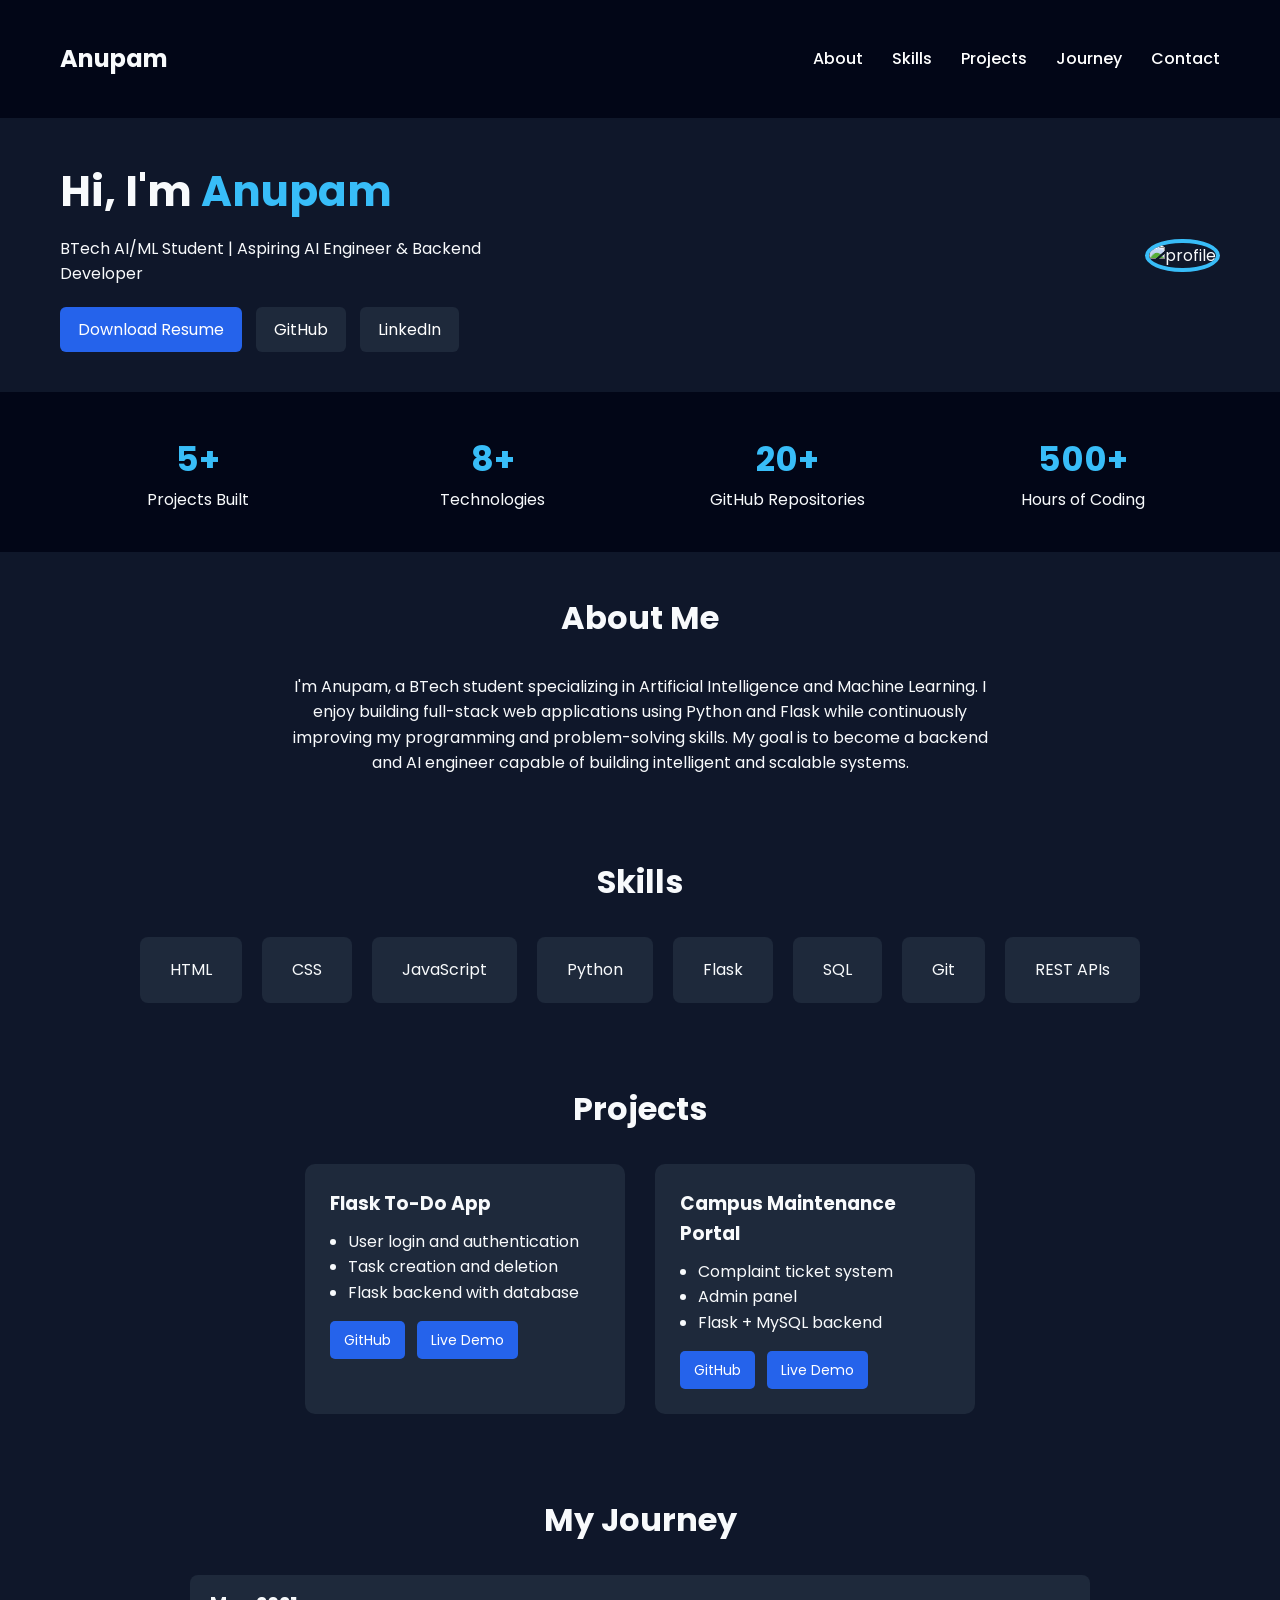
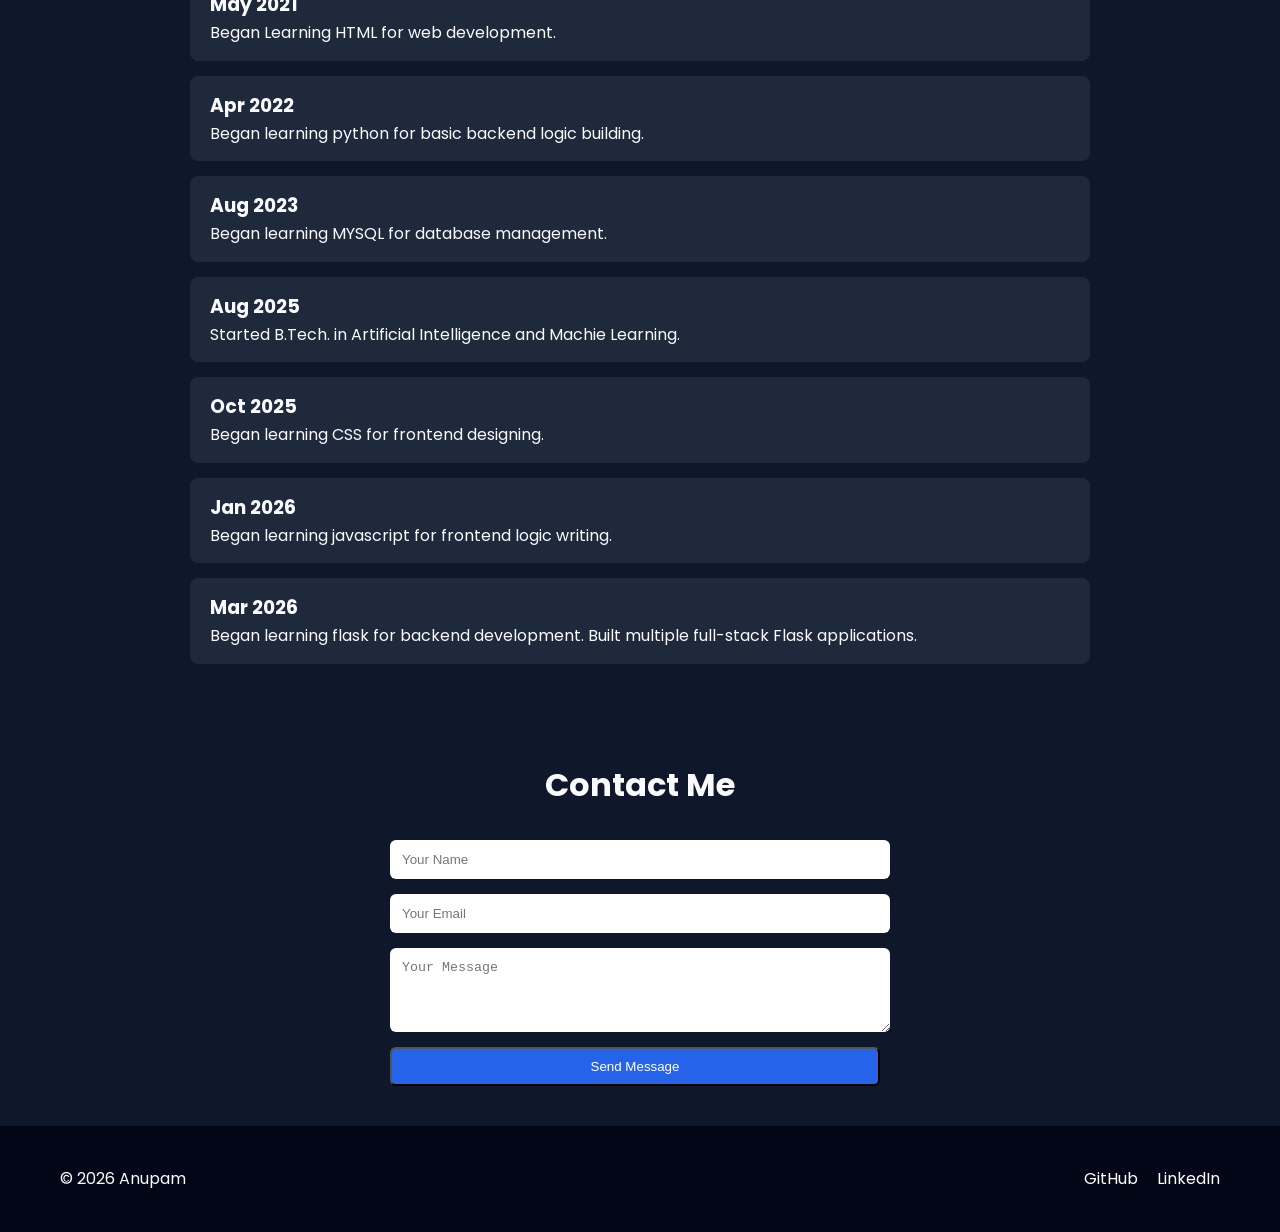
==== index.html @ 30da836d "Renamed html file from profile_page to index." ====
<!DOCTYPE html>
<html lang="en">

<head>

    <meta charset="UTF-8">
    <meta name="viewport" content="width=device-width, initial-scale=1.0">
    <title>Anupam Portfolio</title>

    <link rel="stylesheet" href="style.css">

    <link href="https://fonts.googleapis.com/css2?family=Poppins:wght@300;400;600;700&display=swap" rel="stylesheet">

</head>

<body>

<header>

    <div class="container header-container">

        <h2 class="logo">Anupam</h2>

        <nav>
            <a href="#about">About</a>
            <a href="#skills">Skills</a>
            <a href="#projects">Projects</a>
            <a href="#journey">Journey</a>
            <a href="#contact">Contact</a>
        </nav>

    </div>

</header>


<!-- HERO -->

<section class="hero">

    <div class="container hero-container">

        <div class="hero-text">

            <h1>
                Hi, I'm <span class="highlight">Anupam</span>
            </h1>

            <p>
                BTech AI/ML Student | Aspiring AI Engineer & Backend Developer
            </p>

            <div class="hero-buttons">

                <a href="resume.pdf" class="btn">Download Resume</a>

                <a href="https://github.com/anupam311" target="_blank" class="btn secondary">
                    GitHub
                </a>

                <a href="https://www.linkedin.com/in/anupam-chaudhary-358800387/" target="_blank" class="btn secondary">
                    LinkedIn
                </a>

            </div>

        </div>

        <div class="hero-image">

            <img src="https://avatars.githubusercontent.com/u/230934852?s=400&v=4" alt="profile">

        </div>

    </div>

</section>


<!-- STATS -->

<section class="stats">

    <div class="container stats-container">

        <div class="stat">
            <h3>5+</h3>
            <p>Projects Built</p>
        </div>

        <div class="stat">
            <h3>8+</h3>
            <p>Technologies</p>
        </div>

        <div class="stat">
            <h3>20+</h3>
            <p>GitHub Repositories</p>
        </div>

        <div class="stat">
            <h3>500+</h3>
            <p>Hours of Coding</p>
        </div>

    </div>

</section>


<!-- ABOUT -->

<section id="about" class="section">

    <div class="container">

        <h2>About Me</h2>

        <p class="about-text">
            I'm Anupam, a BTech student specializing in Artificial Intelligence and Machine Learning.
            I enjoy building full-stack web applications using Python and Flask while continuously
            improving my programming and problem-solving skills.

            My goal is to become a backend and AI engineer capable of building intelligent and scalable systems.
        </p>

    </div>

</section>


<!-- SKILLS -->

<section id="skills" class="section">

    <div class="container">

        <h2>Skills</h2>

        <div class="skills-container">

            <div class="card">HTML</div>
            <div class="card">CSS</div>
            <div class="card">JavaScript</div>
            <div class="card">Python</div>
            <div class="card">Flask</div>
            <div class="card">SQL</div>
            <div class="card">Git</div>
            <div class="card">REST APIs</div>

        </div>

    </div>

</section>


<!-- PROJECTS -->

<section id="projects" class="section">

    <div class="container">

        <h2>Projects</h2>

        <div class="projects-container">

            <div class="project-card">

                <h3>Flask To-Do App</h3>

                <ul>
                    <li>User login and authentication</li>
                    <li>Task creation and deletion</li>
                    <li>Flask backend with database</li>
                </ul>

                <div class="project-links">
                    <a href="https://github.com/anupam311/To_Do_Flask_App" target="_blank">GitHub</a>
                    <a href="https://to-do-flask-app-4vev.onrender.com/" target="_blank">Live Demo</a>
                </div>

            </div>


            <div class="project-card">

                <h3>Campus Maintenance Portal</h3>

                <ul>
                    <li>Complaint ticket system</li>
                    <li>Admin panel</li>
                    <li>Flask + MySQL backend</li>
                </ul>

                <div class="project-links">
                    <a href="https://github.com/anupam311/Campus-Maintenance-Portal" target="_blank">GitHub</a>
                    <a href="https://campus-maintenance-portal.onrender.com" target="_blank">Live Demo</a>
                </div>

            </div>

        </div>

    </div>

</section>


<!-- JOURNEY -->

<section id="journey" class="section">

    <div class="container">

        <h2>My Journey</h2>

        <div class="timeline">

            <div class="timeline-item">
                <h3>May 2021</h3>
                <p>Began Learning HTML for web development.</p>
            </div>

            <div class="timeline-item">
                <h3>Apr 2022</h3>
                <p>Began learning python for basic backend logic building.</p>
            </div>

            <div class="timeline-item">
                <h3>Aug 2023</h3>
                <p>Began learning MYSQL for database management.</p>
            </div>

            <div class="timeline-item">
                <h3>Aug 2025</h3>
                <p>Started B.Tech. in Artificial Intelligence and Machie Learning.</p>
            </div>

            <div class="timeline-item">
                <h3>Oct 2025</h3>
                <p>Began learning CSS for frontend designing.</p>
            </div>

            <div class="timeline-item">
                <h3>Jan 2026</h3>
                <p>Began learning javascript for frontend logic writing.</p>
            </div>

            <div class="timeline-item">
                <h3>Mar 2026</h3>
                <p>Began learning flask for backend development. Built multiple full-stack Flask applications.</p>
            </div>

        </div>

    </div>

</section>


<!-- CONTACT -->

<section id="contact" class="section">

    <div class="container">

        <h2>Contact Me</h2>

        <form id="contactForm">

            <input type="text" placeholder="Your Name" required>
            <input type="email" placeholder="Your Email" required>
            <textarea rows="4" placeholder="Your Message" required></textarea>

            <button class="btn" type="submit">
                Send Message
            </button>

        </form>

    </div>

</section>


<footer>

    <div class="container footer-container">

        <p>© 2026 Anupam</p>

        <div class="footer-links">

            <a href="https://github.com/anupam311">GitHub</a>
            <a href="https://www.linkedin.com/in/anupam-chaudhary-358800387/">LinkedIn</a>

        </div>

    </div>

</footer>


<script src="script.js"></script>

</body>

</html>
---- style.css ----
* {
    margin: 0;
    padding: 0;
    box-sizing: border-box;
}

body {
    font-family: "Poppins", sans-serif;
    background: #0f172a;
    color: #f8fafc;
    line-height: 1.6;
}

/* Container */

.container {
    max-width: 1200px;
    margin: auto;
    padding: 40px 20px;
}

/* Header */

header {
    background: #020617;
    position: sticky;
    top: 0;
    z-index: 1000;
}

.header-container {
    display: flex;
    justify-content: space-between;
    align-items: center;
}

.logo {
    font-weight: 700;
}

nav a {
    text-decoration: none;
    color: white;
    margin-left: 25px;
    font-weight: 500;
    transition: 0.3s;
}

nav a:hover {
    color: #38bdf8;
}

/* Hero Section */

.hero-container {
    display: flex;
    justify-content: space-between;
    align-items: center;
    gap: 40px;
    flex-wrap: wrap;
}

.hero-text {
    max-width: 500px;
}

.hero-text h1 {
    font-size: 42px;
    margin-bottom: 10px;
}

.highlight {
    color: #38bdf8;
}

.hero-buttons {
    margin-top: 20px;
}

.hero-image img {
    width: 220px;
    border-radius: 50%;
    border: 4px solid #38bdf8;
}

/* Buttons */

.btn {
    display: inline-block;
    background: #2563eb;
    padding: 10px 18px;
    border-radius: 6px;
    text-decoration: none;
    color: white;
    margin-right: 10px;
    transition: 0.3s;
}

.btn:hover {
    background: #1d4ed8;
}

.btn.secondary {
    background: #1e293b;
}

.btn.secondary:hover {
    background: #334155;
}

/* Stats */

.stats {
    background: #020617;
}

.stats-container {
    display: flex;
    justify-content: space-between;
    text-align: center;
    gap: 20px;
    flex-wrap: wrap;
}

.stat {
    flex: 1;
}

.stat h3 {
    font-size: 34px;
    color: #38bdf8;
}

/* Sections */

.section {
    text-align: center;
}

.section h2 {
    font-size: 32px;
    margin-bottom: 30px;
}

/* About */

.about-text {
    max-width: 700px;
    margin: auto;
}

/* Skills */

.skills-container {
    display: flex;
    flex-wrap: wrap;
    justify-content: center;
    gap: 20px;
}

.card {
    background: #1e293b;
    padding: 20px 30px;
    border-radius: 8px;
    transition: 0.3s;
}

.card:hover {
    transform: translateY(-5px);
    background: #334155;
}

/* Projects */

.projects-container {
    display: flex;
    justify-content: center;
    gap: 30px;
    flex-wrap: wrap;
}

.project-card {
    background: #1e293b;
    padding: 25px;
    border-radius: 10px;
    width: 320px;
    text-align: left;
    transition: 0.3s;
}

.project-card:hover {
    transform: translateY(-6px);
    background: #334155;
}

.project-card h3 {
    margin-bottom: 10px;
}

.project-card ul {
    padding-left: 18px;
    margin-bottom: 15px;
}

/* Project Links */

.project-links {
    margin-top: 10px;
}

.project-links a {
    display: inline-block;
    text-decoration: none;
    color: white;
    background: #2563eb;
    padding: 8px 14px;
    border-radius: 5px;
    margin-right: 8px;
    font-size: 14px;
    transition: 0.3s;
}

.project-links a:hover {
    background: #1d4ed8;
}

/* Timeline */

#journey {
    margin: 0 60px;
}

.timeline {
    max-width: 900px;
    margin: auto;
    text-align: left;
}

.timeline-item {
    background: #1e293b;
    padding: 15px 20px;
    border-radius: 8px;
    margin-bottom: 15px;
}

/* Contact Form */

form {
    display: flex;
    flex-direction: column;
    gap: 15px;
    max-width: 500px;
    margin: auto;
}

input,
textarea {
    padding: 12px;
    border-radius: 6px;
    border: none;
}

/* Footer */

footer {
    background: #020617;
}

.footer-container {
    display: flex;
    justify-content: space-between;
    align-items: center;
}

.footer-links a {
    margin-left: 15px;
    text-decoration: none;
    color: white;
}

.footer-links a:hover {
    color: #38bdf8;
}

/* Responsive */

@media (max-width: 900px) {

    .hero-container {
        flex-direction: column;
        text-align: center;
    }

    .projects-container {
        flex-direction: column;
        align-items: center;
    }

    .stats-container {
        flex-direction: column;
        gap: 30px;
    }

    .footer-container {
        flex-direction: column;
        gap: 15px;
    }

}
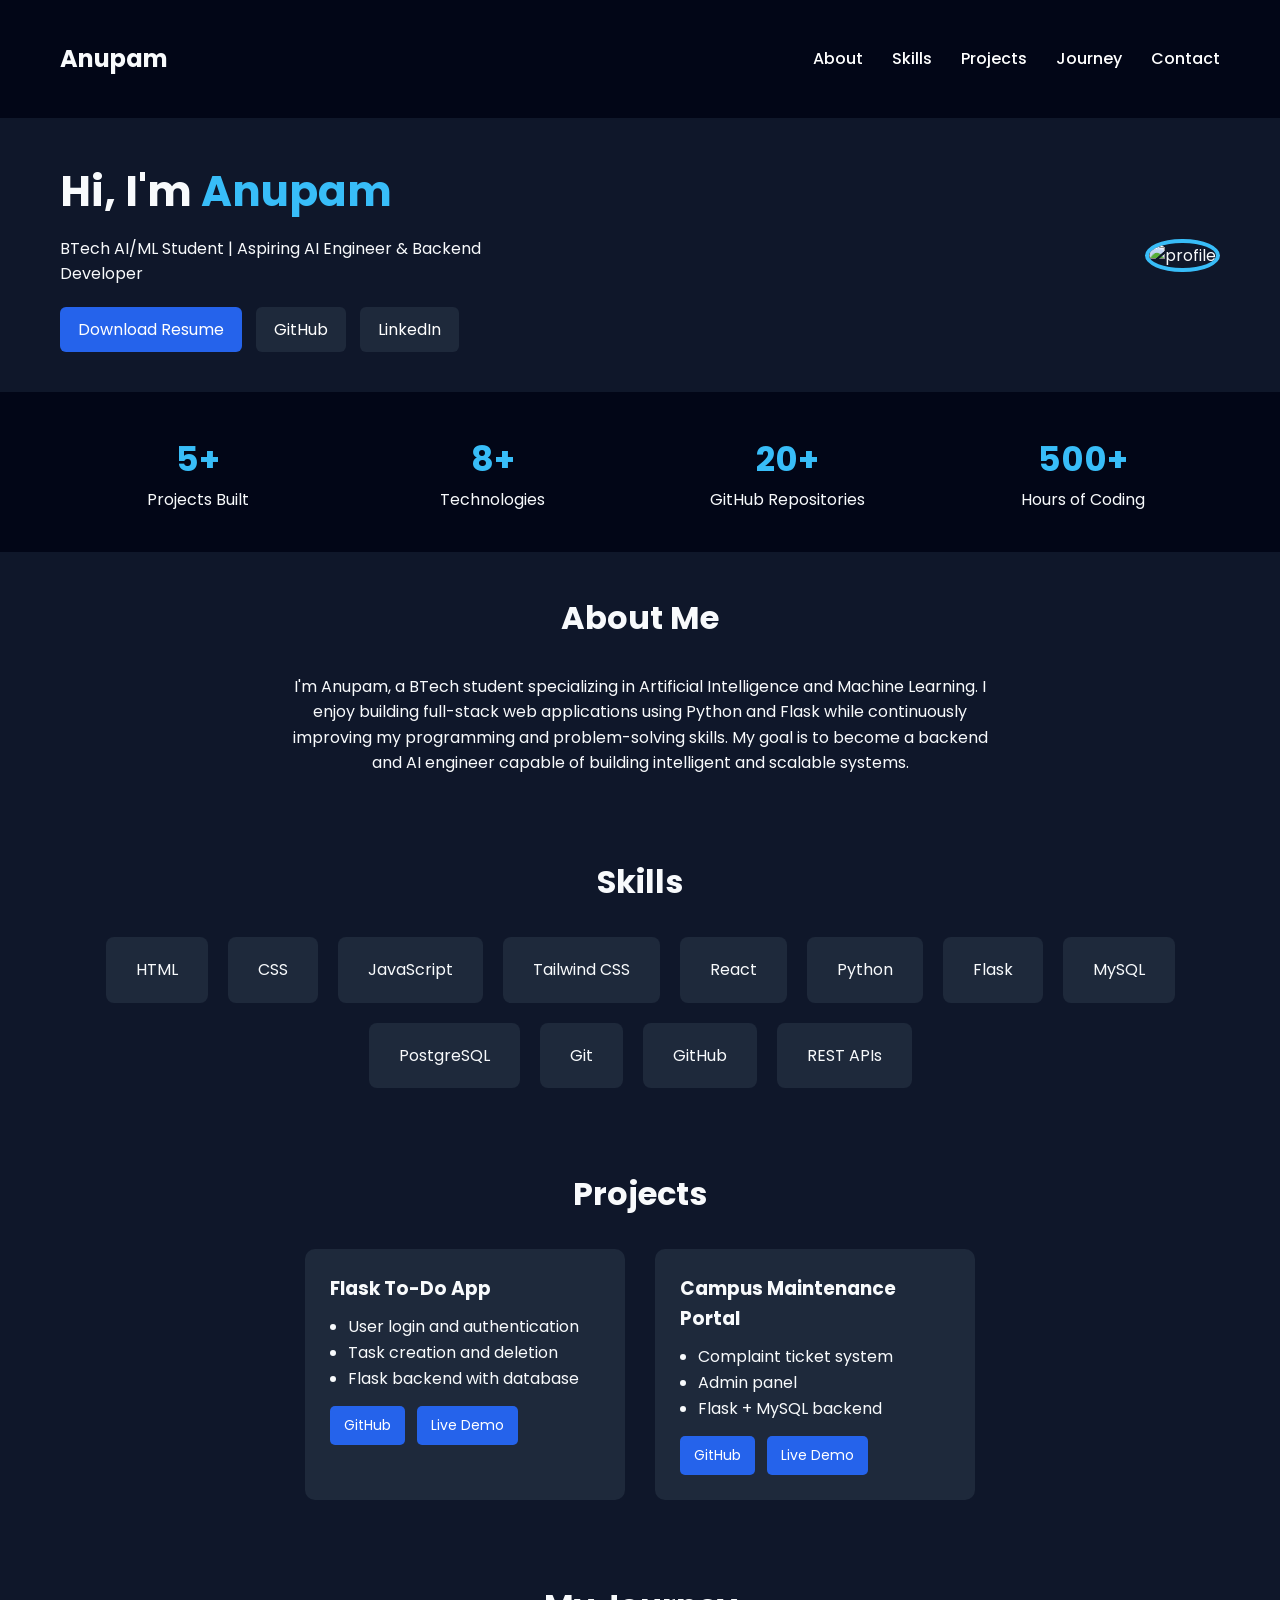
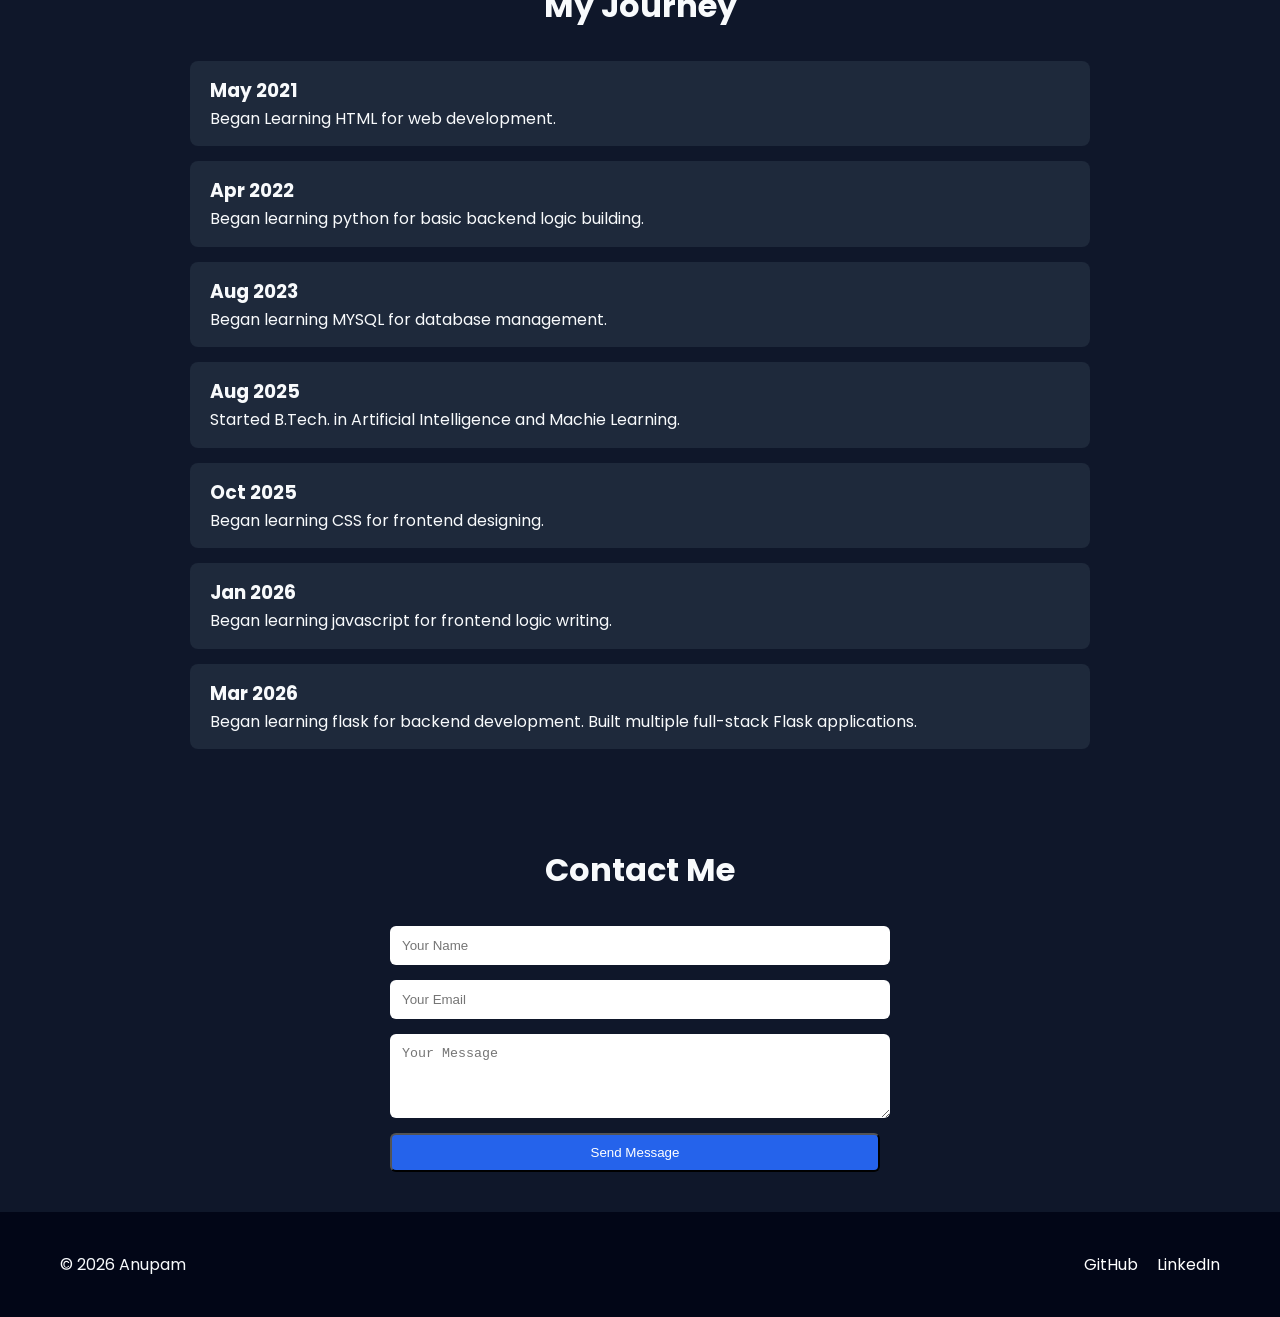
==== commit 98f6233a: "Feat - Update skills container to add recently learnt skills." ====
--- a/index.html
+++ b/index.html
@@ -142,10 +142,14 @@
             <div class="card">HTML</div>
             <div class="card">CSS</div>
             <div class="card">JavaScript</div>
+            <div class="card">Tailwind CSS</div>
+            <div class="card">React</div>
             <div class="card">Python</div>
             <div class="card">Flask</div>
-            <div class="card">SQL</div>
+            <div class="card">MySQL</div>
+            <div class="card">PostgreSQL</div>
             <div class="card">Git</div>
+            <div class="card">GitHub</div>
             <div class="card">REST APIs</div>
 
         </div>
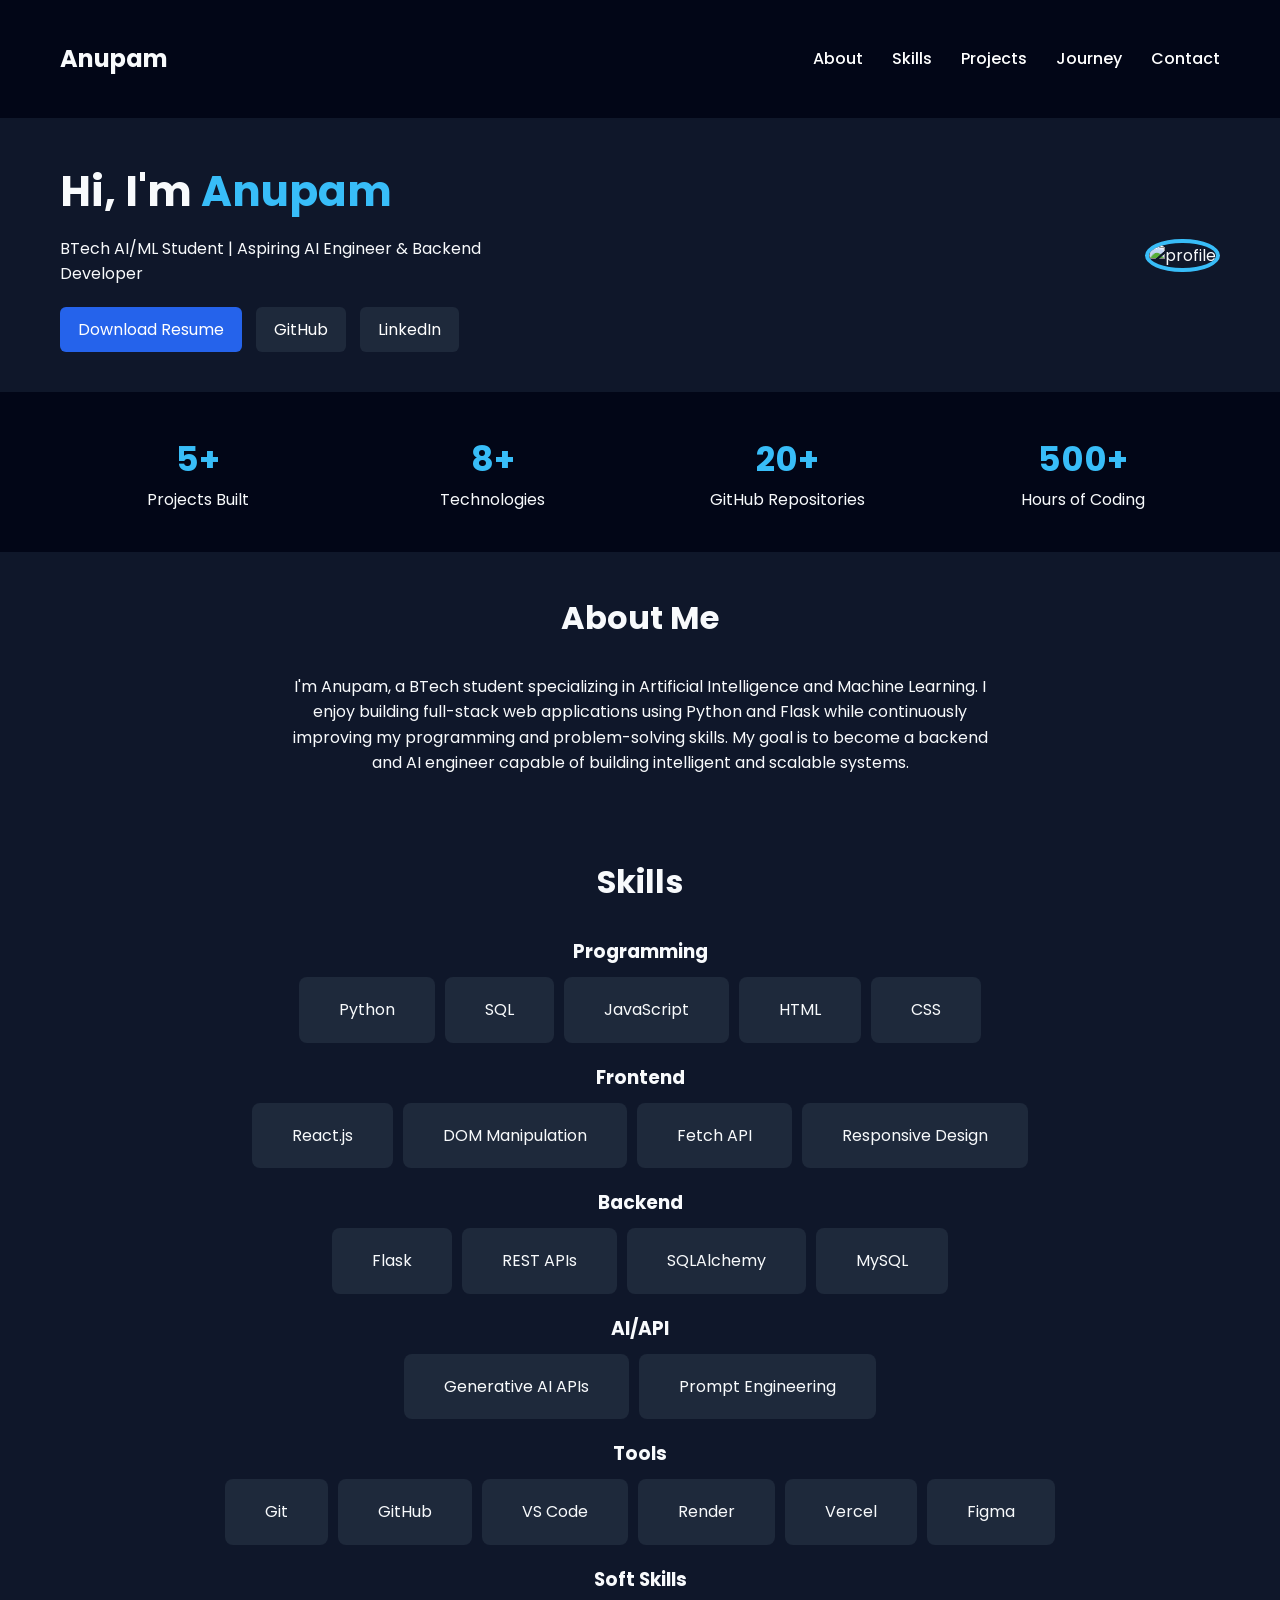
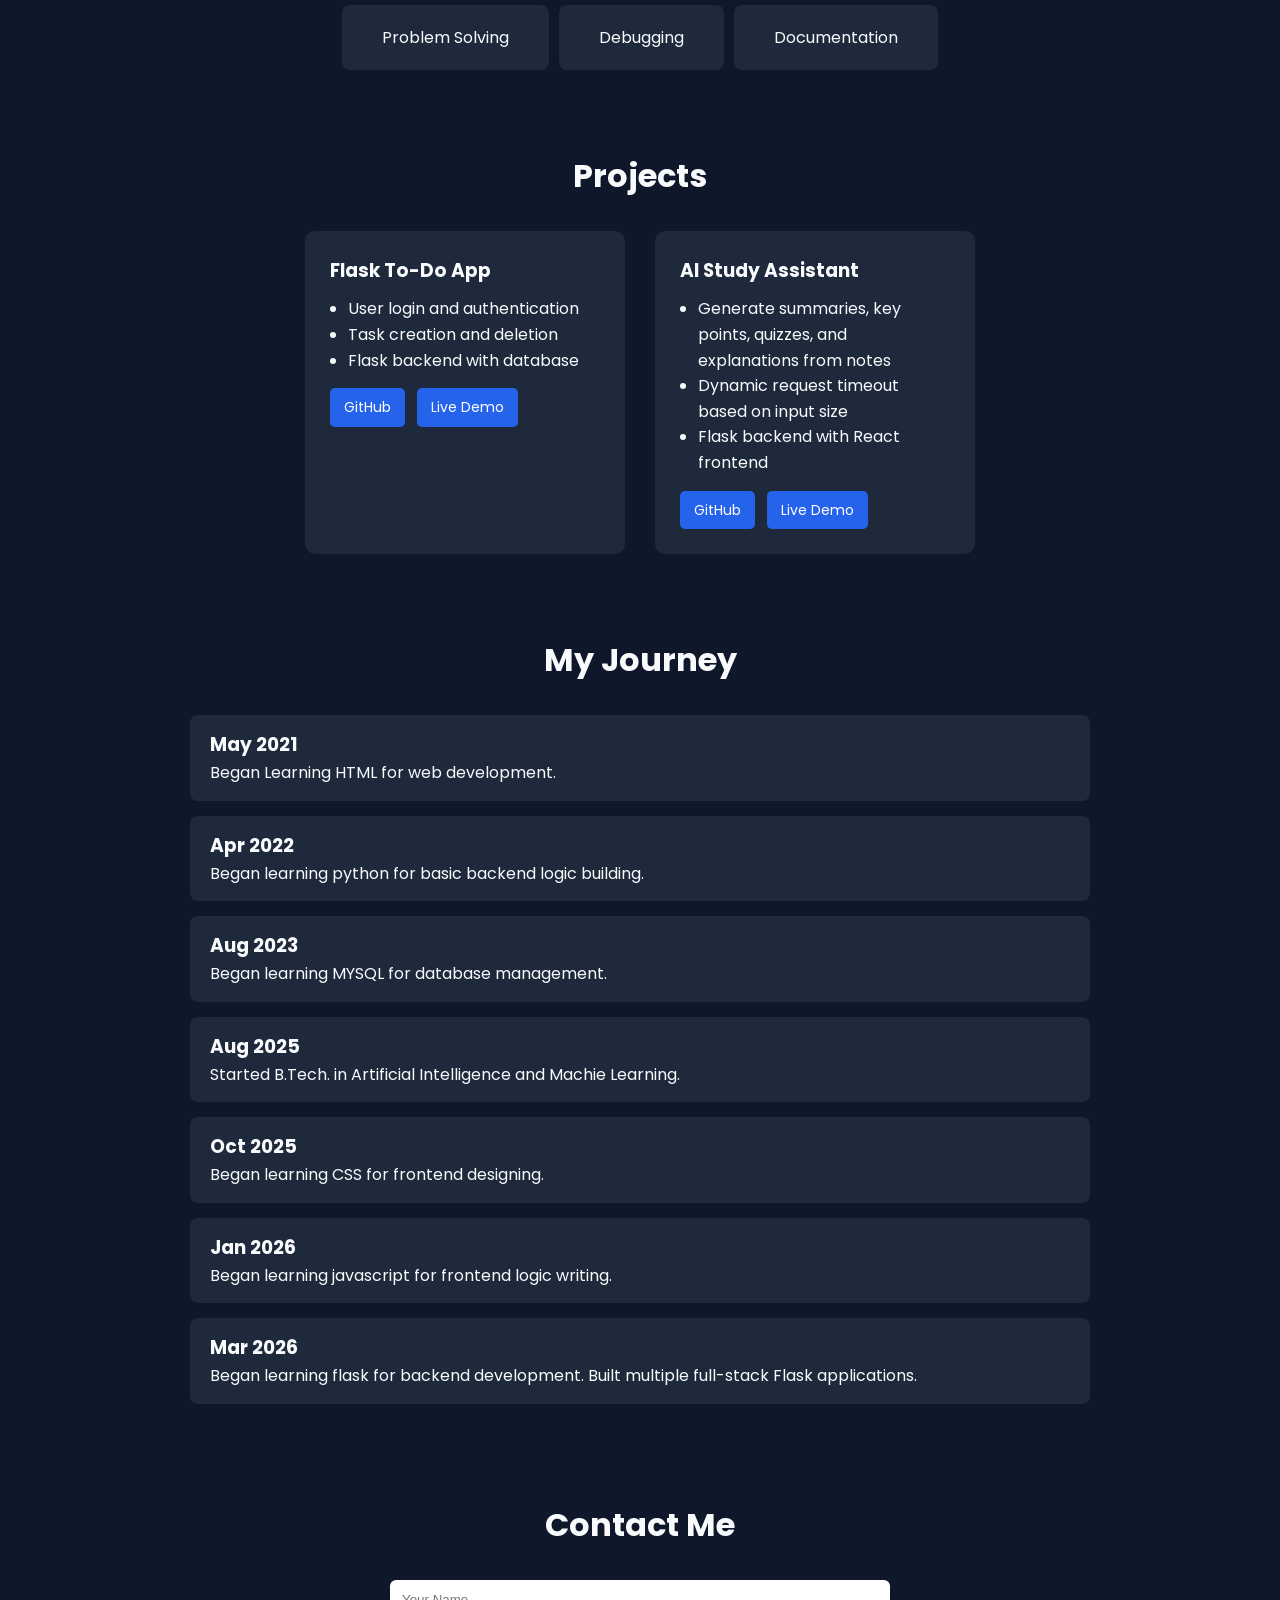
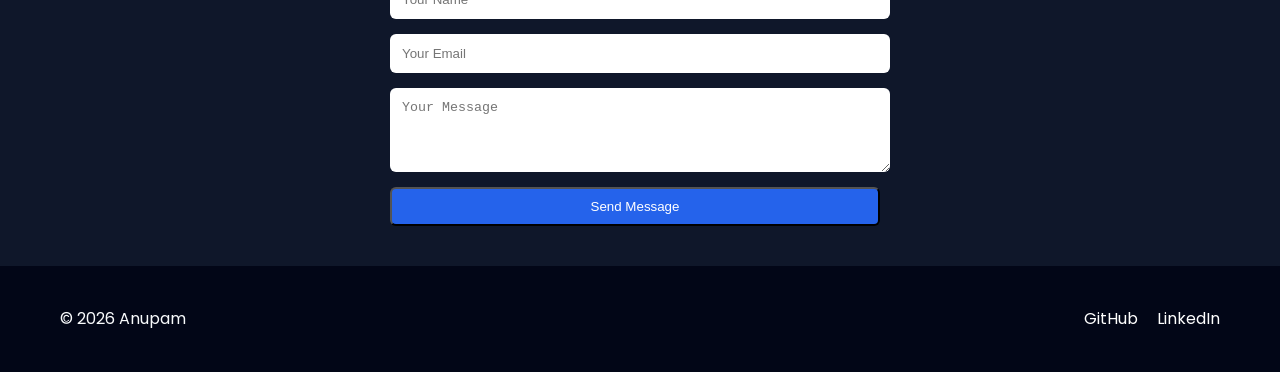
==== commit ba71f0de: "Updated skills and project column." ====
--- a/index.html
+++ b/index.html
@@ -139,19 +139,66 @@
 
         <div class="skills-container">
 
-            <div class="card">HTML</div>
-            <div class="card">CSS</div>
-            <div class="card">JavaScript</div>
-            <div class="card">Tailwind CSS</div>
-            <div class="card">React</div>
-            <div class="card">Python</div>
-            <div class="card">Flask</div>
-            <div class="card">MySQL</div>
-            <div class="card">PostgreSQL</div>
-            <div class="card">Git</div>
-            <div class="card">GitHub</div>
-            <div class="card">REST APIs</div>
-
+            <div class="category">
+                <h3 class="titles">Programming</h3>
+                <div class="parts">
+                    <div class="card">Python</div>
+                    <div class="card">SQL</div>
+                    <div class="card">JavaScript</div>
+                    <div class="card">HTML</div>
+                    <div class="card">CSS</div>
+                </div>
+            </div>
+
+            <div class="category">
+                <h3 class="titles">Frontend</h3>
+                <div class="parts">
+                    <div class="card">React.js</div>
+                    <div class="card">DOM Manipulation</div>
+                    <div class="card">Fetch API</div>
+                    <div class="card">Responsive Design</div>
+                </div>
+            </div>
+
+            <div class="category">
+                <h3 class="titles">Backend</h3>
+                <div class="parts">
+                    <div class="card">Flask</div>
+                    <div class="card">REST APIs</div>
+                    <div class="card">SQLAlchemy</div>
+                    <div class="card">MySQL</div>
+                </div>
+            </div>
+
+            <div class="category">
+                <h3 class="titles">AI/API</h3>
+                <div class="parts">
+                    <div class="card">Generative AI APIs</div>
+                    <div class="card">Prompt Engineering</div>
+                </div>
+            </div>
+
+            <div class="category">
+                <h3 class="titles">Tools</h3>
+                <div class="parts">
+                    <div class="card">Git</div>
+                    <div class="card">GitHub</div>
+                    <div class="card">VS Code</div>
+                    <div class="card">Render</div>
+                    <div class="card">Vercel</div>
+                    <div class="card">Figma</div>
+                </div>
+            </div>
+
+            <div class="category">
+                <h3 class="titles">Soft Skills</h3>
+                <div class="parts">
+                    <div class="card">Problem Solving</div>
+                    <div class="card">Debugging</div>
+                    <div class="card">Documentation</div>
+                </div>
+            </div>
+            
         </div>
 
     </div>
@@ -189,17 +236,17 @@
 
             <div class="project-card">
 
-                <h3>Campus Maintenance Portal</h3>
+                <h3>AI Study Assistant</h3>
 
                 <ul>
-                    <li>Complaint ticket system</li>
-                    <li>Admin panel</li>
-                    <li>Flask + MySQL backend</li>
+                    <li>Generate summaries, key points, quizzes, and explanations from notes</li>
+                    <li>Dynamic request timeout based on input size</li>
+                    <li>Flask backend with React frontend</li>
                 </ul>
 
                 <div class="project-links">
-                    <a href="https://github.com/anupam311/Campus-Maintenance-Portal" target="_blank">GitHub</a>
-                    <a href="https://campus-maintenance-portal.onrender.com" target="_blank">Live Demo</a>
+                    <a href="https://github.com/anupam311/ai_study_assistant" target="_blank">GitHub</a>
+                    <a href="https://ai-study-assistant-ytsb.onrender.com/" target="_blank">Live Demo</a>
                 </div>
 
             </div>
--- a/style.css
+++ b/style.css
@@ -153,14 +153,27 @@
 
 .skills-container {
     display: flex;
+    flex-direction: column;
     flex-wrap: wrap;
     justify-content: center;
     gap: 20px;
 }
 
+.category{
+    display: flex;
+    flex-direction: column;
+    align-items: center;
+    gap: 10px;
+}
+
+.parts{
+    display: flex;
+    gap: 10px;
+}
+
 .card {
     background: #1e293b;
-    padding: 20px 30px;
+    padding: 20px 40px;
     border-radius: 8px;
     transition: 0.3s;
 }
@@ -306,4 +319,12 @@
         gap: 15px;
     }
 
+    .category{
+        align-items: flex-start;
+    }
+
+    .card{
+        padding: 20px 20px;
+    }
+
 }
